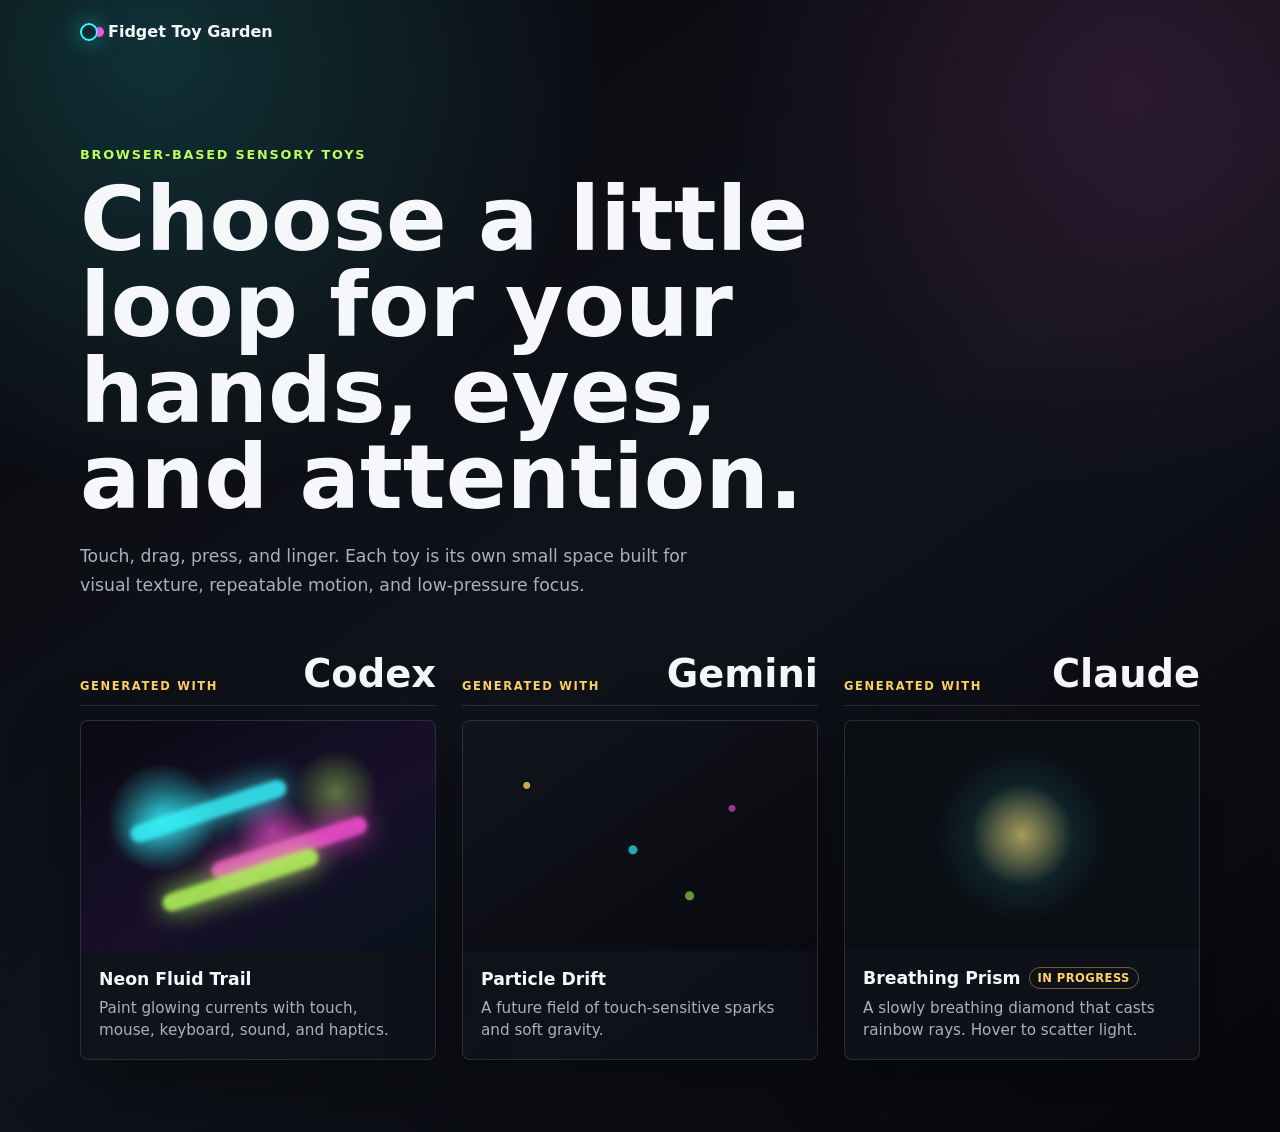
==== index.html @ 7570104d "first commit" ====
<!doctype html>
<html lang="en">
  <head>
    <meta charset="utf-8" />
    <meta name="viewport" content="width=device-width, initial-scale=1" />
    <title>Fidget Toy Garden</title>
    <link rel="stylesheet" href="./styles.css" />
  </head>
  <body class="home-page">
    <header class="site-header">
      <a class="brand" href="./index.html" aria-label="Fidget Toy Garden home">
        <span class="brand-mark" aria-hidden="true"></span>
        <span>Fidget Toy Garden</span>
      </a>
    </header>

    <main class="home-shell">
      <section class="intro" aria-labelledby="page-title">
        <p class="kicker">Browser-based sensory toys</p>
        <h1 id="page-title">Choose a little loop for your hands, eyes, and attention.</h1>
        <p class="intro-copy">
          Touch, drag, press, and linger. Each toy is its own small space built for visual
          texture, repeatable motion, and low-pressure focus.
        </p>
      </section>

      <section class="model-showcase" aria-label="Available fidget toys by generator">
        <section class="model-section" aria-labelledby="codex-toys">
          <div class="model-heading">
            <p class="model-kicker">Generated with</p>
            <h2 id="codex-toys">Codex</h2>
          </div>

          <div class="toy-grid">
            <a class="toy-card live" href="./toys/fluid-trail.html">
              <span class="toy-preview fluid-preview" aria-hidden="true">
                <span></span>
                <span></span>
                <span></span>
              </span>
              <span class="toy-meta">
                <span class="toy-title">Neon Fluid Trail</span>
                <span class="toy-description">Paint glowing currents with touch, mouse, keyboard, sound, and haptics.</span>
              </span>
            </a>
          </div>
        </section>

        <section class="model-section" aria-labelledby="gemini-toys">
          <div class="model-heading">
            <p class="model-kicker">Generated with</p>
            <h2 id="gemini-toys">Gemini</h2>
          </div>

          <div class="toy-grid">
            <a class="toy-card live" href="./toys/particle-drift.html">
              <span class="toy-preview particle-preview" aria-hidden="true"></span>
              <span class="toy-meta">
                <span class="toy-title">Particle Drift</span>
                <span class="toy-description">A future field of touch-sensitive sparks and soft gravity.</span>
              </span>
            </a>
          </div>
        </section>

        <section class="model-section" aria-labelledby="claude-toys">
          <div class="model-heading">
            <p class="model-kicker">Generated with</p>
            <h2 id="claude-toys">Claude</h2>
          </div>

          <div class="toy-grid">
            <a class="toy-card live" href="./toys/breathing-prism.html">
              <span class="toy-preview pulse-preview" aria-hidden="true"></span>
              <span class="toy-meta">
                <span class="toy-title-row">
                  <span class="toy-title">Breathing Prism</span>
                  <span class="toy-badge">In progress</span>
                </span>
                <span class="toy-description">A slowly breathing diamond that casts rainbow rays. Hover to scatter light.</span>
              </span>
            </a>
          </div>
        </section>
      </section>
    </main>
  </body>
</html>
---- styles.css ----
:root {
  color-scheme: dark;
  --bg: #08090d;
  --panel: #11141b;
  --panel-strong: #171b24;
  --text: #f6f7fb;
  --muted: #a9b0c0;
  --line: rgba(255, 255, 255, 0.12);
  --cyan: #36f7ff;
  --pink: #ff4fd8;
  --lime: #b8ff5d;
  --amber: #ffd166;
  --shadow: 0 24px 70px rgba(0, 0, 0, 0.36);
  font-family:
    Inter, ui-sans-serif, system-ui, -apple-system, BlinkMacSystemFont, "Segoe UI", sans-serif;
}

* {
  box-sizing: border-box;
}

html,
body {
  min-height: 100%;
}

body {
  margin: 0;
  background:
    radial-gradient(circle at 12% 4%, rgba(54, 247, 255, 0.16), transparent 28rem),
    radial-gradient(circle at 88% 8%, rgba(255, 79, 216, 0.12), transparent 25rem),
    linear-gradient(145deg, #08090d 0%, #10131a 52%, #07080c 100%);
  color: var(--text);
}

a {
  color: inherit;
}

.site-header {
  display: flex;
  align-items: center;
  justify-content: space-between;
  width: min(1120px, calc(100% - 32px));
  margin: 0 auto;
  padding: 22px 0;
}

.brand {
  display: inline-flex;
  align-items: center;
  gap: 10px;
  color: var(--text);
  font-weight: 750;
  text-decoration: none;
}

.brand-mark {
  width: 18px;
  height: 18px;
  border: 2px solid var(--cyan);
  border-radius: 50%;
  box-shadow:
    10px 0 0 -4px var(--pink),
    0 0 22px rgba(54, 247, 255, 0.5);
}

.home-shell {
  width: min(1120px, calc(100% - 32px));
  margin: 0 auto;
  padding: 46px 0 72px;
}

.intro {
  max-width: 790px;
  padding: 38px 0 34px;
}

.kicker {
  margin: 0 0 14px;
  color: var(--lime);
  font-size: 0.8rem;
  font-weight: 800;
  letter-spacing: 0.14em;
  text-transform: uppercase;
}

h1 {
  max-width: 760px;
  margin: 0;
  font-size: clamp(2.45rem, 7vw, 5.6rem);
  line-height: 0.96;
  letter-spacing: 0;
}

.intro-copy {
  max-width: 640px;
  margin: 22px 0 0;
  color: var(--muted);
  font-size: 1.08rem;
  line-height: 1.65;
}

.model-showcase {
  display: grid;
  grid-template-columns: repeat(3, minmax(0, 1fr));
  gap: 26px;
  margin-top: 22px;
}

.model-section {
  display: grid;
  gap: 14px;
}

.model-heading {
  display: flex;
  align-items: end;
  justify-content: space-between;
  gap: 16px;
  border-bottom: 1px solid var(--line);
  padding-bottom: 12px;
}

.model-heading h2 {
  margin: 0;
  font-size: clamp(1.45rem, 4vw, 2.4rem);
  line-height: 1;
}

.model-kicker {
  margin: 0;
  color: var(--amber);
  font-size: 0.72rem;
  font-weight: 800;
  letter-spacing: 0.14em;
  text-transform: uppercase;
}

.toy-grid {
  display: grid;
  grid-template-columns: 1fr;
  gap: 16px;
}

.toy-card {
  display: grid;
  grid-template-rows: minmax(190px, 1fr) auto;
  min-height: 340px;
  overflow: hidden;
  border: 1px solid var(--line);
  border-radius: 8px;
  background: rgba(17, 20, 27, 0.72);
  box-shadow: var(--shadow);
  text-decoration: none;
}

.toy-card.live {
  transition:
    border-color 180ms ease,
    transform 180ms ease,
    background 180ms ease;
}

.toy-card.live:hover,
.toy-card.live:focus-visible {
  border-color: rgba(54, 247, 255, 0.7);
  background: rgba(23, 27, 36, 0.86);
  transform: translateY(-3px);
  outline: none;
}

.toy-card.locked {
  color: rgba(246, 247, 251, 0.62);
}

.toy-preview {
  position: relative;
  min-height: 190px;
  background: #0c0e14;
}

.fluid-preview {
  background:
    radial-gradient(circle at 23% 42%, rgba(54, 247, 255, 0.7), transparent 18%),
    radial-gradient(circle at 54% 48%, rgba(255, 79, 216, 0.58), transparent 17%),
    radial-gradient(circle at 72% 31%, rgba(184, 255, 93, 0.42), transparent 14%),
    linear-gradient(150deg, #090a12, #18102a 56%, #07121a);
}

.fluid-preview span {
  position: absolute;
  width: 46%;
  height: 18px;
  border-radius: 999px;
  filter: blur(2px);
  opacity: 0.85;
  transform: rotate(-18deg);
}

.fluid-preview span:nth-child(1) {
  left: 13%;
  top: 35%;
  background: var(--cyan);
  box-shadow: 0 0 28px var(--cyan);
}

.fluid-preview span:nth-child(2) {
  left: 36%;
  top: 51%;
  background: var(--pink);
  box-shadow: 0 0 28px var(--pink);
}

.fluid-preview span:nth-child(3) {
  left: 22%;
  top: 65%;
  background: var(--lime);
  box-shadow: 0 0 26px var(--lime);
}

.particle-preview {
  background-image:
    radial-gradient(circle at 18% 28%, rgba(255, 209, 102, 0.78) 0 3px, transparent 4px),
    radial-gradient(circle at 48% 56%, rgba(54, 247, 255, 0.65) 0 4px, transparent 5px),
    radial-gradient(circle at 76% 38%, rgba(255, 79, 216, 0.6) 0 3px, transparent 4px),
    radial-gradient(circle at 64% 76%, rgba(184, 255, 93, 0.55) 0 4px, transparent 5px),
    linear-gradient(145deg, #11141b, #090a0f);
}

.pulse-preview {
  background:
    radial-gradient(circle at 50% 50%, rgba(255, 209, 102, 0.62), transparent 24%),
    radial-gradient(circle at 50% 50%, rgba(54, 247, 255, 0.2), transparent 42%),
    #0b0e13;
}

.toy-meta {
  display: grid;
  gap: 8px;
  padding: 18px;
}

.toy-title {
  font-size: 1.08rem;
  font-weight: 800;
}

.toy-title-row {
  display: flex;
  flex-wrap: wrap;
  align-items: center;
  gap: 8px;
}

.toy-badge {
  display: inline-flex;
  align-items: center;
  min-height: 22px;
  border: 1px solid rgba(255, 209, 102, 0.4);
  border-radius: 999px;
  padding: 0 8px;
  color: var(--amber);
  font-size: 0.72rem;
  font-weight: 800;
  letter-spacing: 0.04em;
  text-transform: uppercase;
}

.toy-description {
  color: var(--muted);
  font-size: 0.95rem;
  line-height: 1.45;
}

.toy-page {
  min-height: 100vh;
  overflow: hidden;
  background: #030407;
}

.toy-nav {
  position: fixed;
  z-index: 5;
  top: 16px;
  left: 16px;
  right: 16px;
  display: flex;
  align-items: center;
  justify-content: space-between;
  gap: 14px;
  pointer-events: none;
}

.back-link,
.sound-toggle {
  display: inline-flex;
  align-items: center;
  justify-content: center;
  min-height: 42px;
  border: 1px solid rgba(255, 255, 255, 0.16);
  border-radius: 8px;
  background: rgba(7, 8, 12, 0.62);
  color: var(--text);
  font: inherit;
  font-weight: 750;
  text-decoration: none;
  backdrop-filter: blur(18px);
  pointer-events: auto;
}

.back-link {
  padding: 0 14px;
}

.sound-toggle {
  width: 42px;
  cursor: pointer;
}

.sound-toggle[aria-pressed="true"] {
  border-color: rgba(54, 247, 255, 0.62);
  box-shadow: 0 0 24px rgba(54, 247, 255, 0.26);
}

.fluid-canvas {
  display: block;
  width: 100vw;
  height: 100vh;
  touch-action: none;
  cursor: crosshair;
}

.toy-status {
  position: fixed;
  left: 16px;
  right: 16px;
  bottom: 16px;
  z-index: 4;
  display: flex;
  justify-content: center;
  pointer-events: none;
}

.toy-status p {
  max-width: min(620px, 100%);
  margin: 0;
  padding: 12px 14px;
  border: 1px solid rgba(255, 255, 255, 0.12);
  border-radius: 8px;
  background: rgba(7, 8, 12, 0.58);
  color: rgba(246, 247, 251, 0.78);
  font-size: 0.92rem;
  line-height: 1.4;
  text-align: center;
  backdrop-filter: blur(18px);
}

@media (max-width: 860px) {
  .home-shell {
    padding-top: 16px;
  }

  .intro {
    padding-top: 22px;
  }

  .model-showcase,
  .toy-grid {
    grid-template-columns: 1fr;
  }

  .toy-card {
    min-height: 300px;
  }
}

@media (prefers-reduced-motion: reduce) {
  *,
  *::before,
  *::after {
    scroll-behavior: auto !important;
    transition-duration: 0.01ms !important;
    animation-duration: 0.01ms !important;
    animation-iteration-count: 1 !important;
  }
}
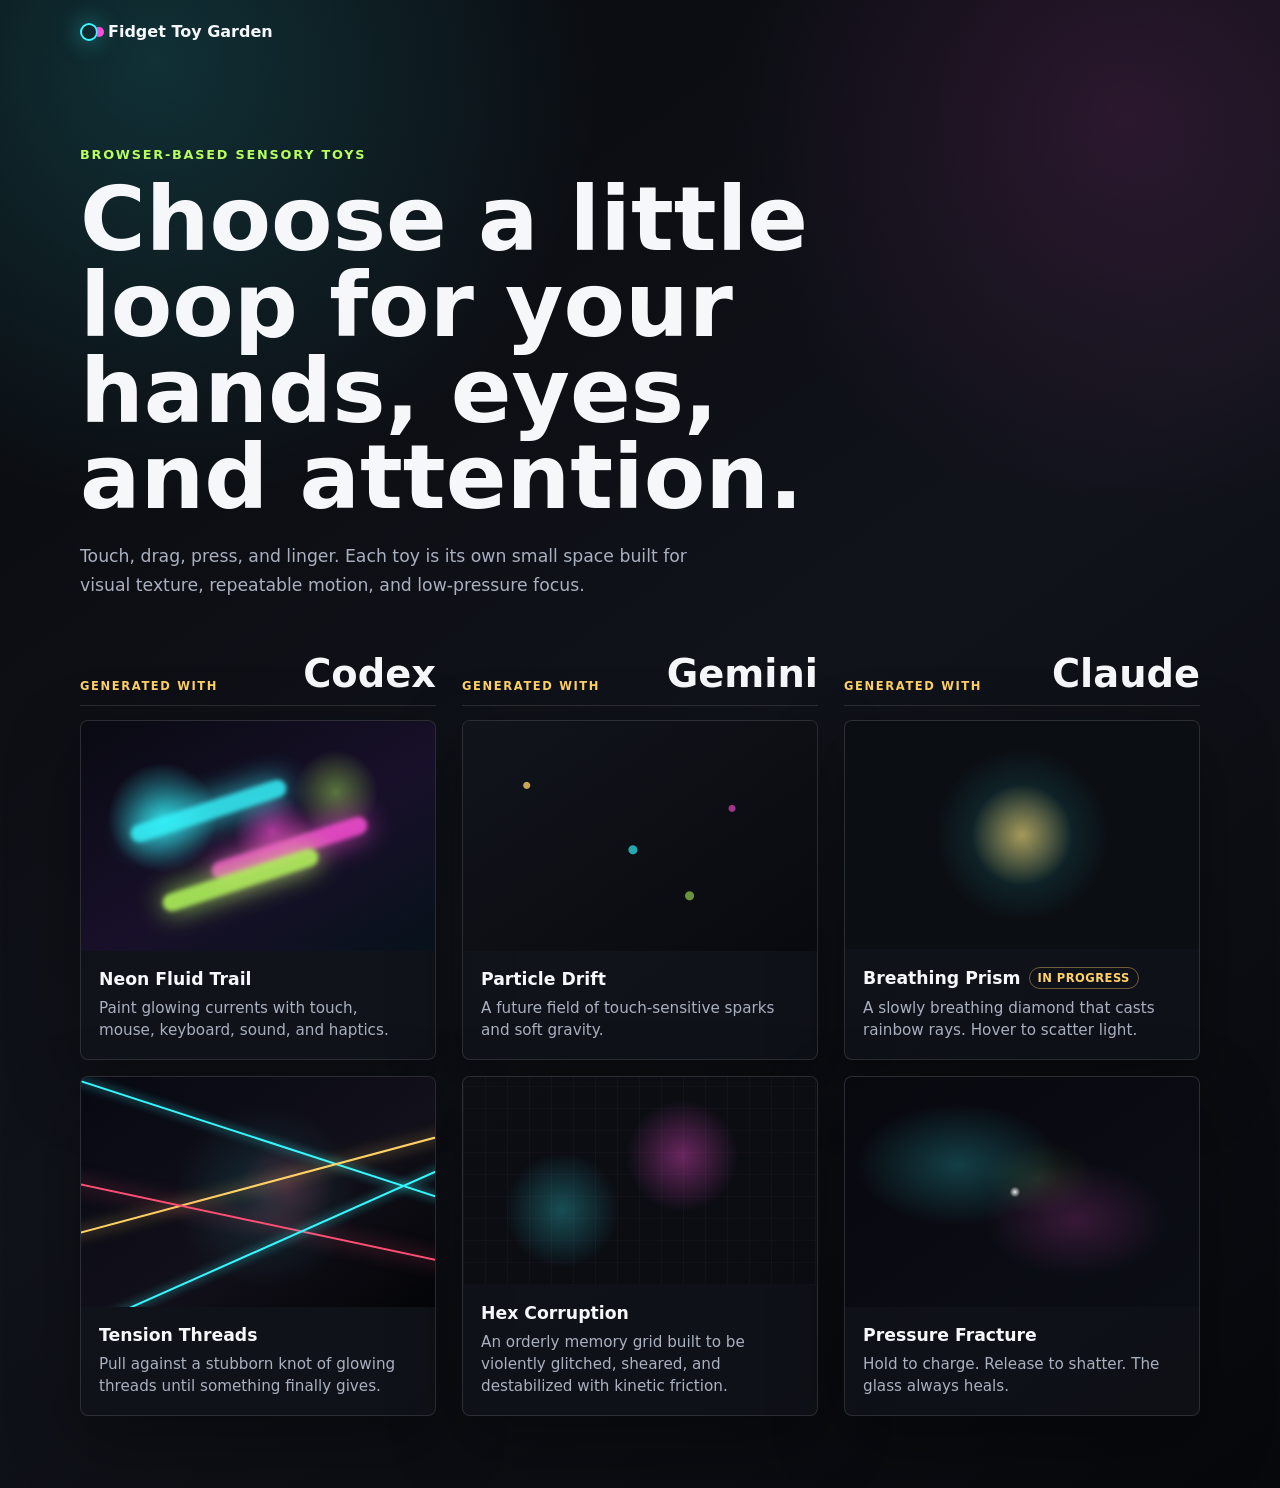
==== commit e9fcb104: "EmotionalUpdate" ====
--- a/index.html
+++ b/index.html
@@ -43,6 +43,18 @@
                 <span class="toy-description">Paint glowing currents with touch, mouse, keyboard, sound, and haptics.</span>
               </span>
             </a>
+            <a class="toy-card live" href="./toys/tension-threads.html">
+              <span class="toy-preview tension-preview" aria-hidden="true">
+                <span></span>
+                <span></span>
+                <span></span>
+                <span></span>
+              </span>
+              <span class="toy-meta">
+                <span class="toy-title">Tension Threads</span>
+                <span class="toy-description">Pull against a stubborn knot of glowing threads until something finally gives.</span>
+              </span>
+            </a>
           </div>
         </section>
 
@@ -58,6 +70,14 @@
               <span class="toy-meta">
                 <span class="toy-title">Particle Drift</span>
                 <span class="toy-description">A future field of touch-sensitive sparks and soft gravity.</span>
+              </span>
+            </a>
+
+            <a class="toy-card live" href="./toys/hex-corruption.html">
+              <span class="toy-preview hex-preview" aria-hidden="true"></span>
+              <span class="toy-meta">
+                <span class="toy-title">Hex Corruption</span>
+                <span class="toy-description">An orderly memory grid built to be violently glitched, sheared, and destabilized with kinetic friction.</span>
               </span>
             </a>
           </div>
@@ -80,6 +100,13 @@
                 <span class="toy-description">A slowly breathing diamond that casts rainbow rays. Hover to scatter light.</span>
               </span>
             </a>
+            <a class="toy-card live" href="./toys/pressure-fracture.html">
+              <span class="toy-preview fracture-preview" aria-hidden="true"></span>
+              <span class="toy-meta">
+                <span class="toy-title">Pressure Fracture</span>
+                <span class="toy-description">Hold to charge. Release to shatter. The glass always heals.</span>
+              </span>
+            </a>
           </div>
         </section>
       </section>
--- a/styles.css
+++ b/styles.css
@@ -219,6 +219,49 @@
   box-shadow: 0 0 26px var(--lime);
 }
 
+.tension-preview {
+  overflow: hidden;
+  background:
+    radial-gradient(circle at 58% 48%, rgba(255, 79, 116, 0.2), transparent 20%),
+    radial-gradient(circle at 52% 52%, rgba(54, 247, 255, 0.12), transparent 42%),
+    linear-gradient(145deg, #070912, #12101a 58%, #030407);
+}
+
+.tension-preview span {
+  position: absolute;
+  left: -10%;
+  width: 122%;
+  height: 2px;
+  border-radius: 999px;
+  background: var(--cyan);
+  box-shadow: 0 0 10px var(--cyan);
+  transform-origin: center;
+}
+
+.tension-preview span:nth-child(1) {
+  top: 27%;
+  transform: rotate(18deg);
+}
+
+.tension-preview span:nth-child(2) {
+  top: 46%;
+  background: var(--amber);
+  box-shadow: 0 0 14px var(--amber);
+  transform: rotate(-15deg);
+}
+
+.tension-preview span:nth-child(3) {
+  top: 63%;
+  background: #ff4f74;
+  box-shadow: 0 0 18px #ff4f74;
+  transform: rotate(12deg);
+}
+
+.tension-preview span:nth-child(4) {
+  top: 74%;
+  transform: rotate(-24deg);
+}
+
 .particle-preview {
   background-image:
     radial-gradient(circle at 18% 28%, rgba(255, 209, 102, 0.78) 0 3px, transparent 4px),
@@ -233,6 +276,24 @@
     radial-gradient(circle at 50% 50%, rgba(255, 209, 102, 0.62), transparent 24%),
     radial-gradient(circle at 50% 50%, rgba(54, 247, 255, 0.2), transparent 42%),
     #0b0e13;
+}
+
+.hex-preview {
+  background:
+    repeating-linear-gradient(0deg, rgba(255, 79, 216, 0.07) 0px, transparent 1px, transparent 22px),
+    repeating-linear-gradient(90deg, rgba(54, 247, 255, 0.07) 0px, transparent 1px, transparent 22px),
+    radial-gradient(circle at 62% 38%, rgba(255, 79, 216, 0.38), transparent 22%),
+    radial-gradient(circle at 28% 64%, rgba(54, 247, 255, 0.28), transparent 20%),
+    linear-gradient(145deg, #0c0e14, #0a0c12);
+}
+
+.fracture-preview {
+  background:
+    radial-gradient(circle at 48% 50%, rgba(255, 255, 255, 0.9), transparent 2.5%),
+    radial-gradient(ellipse at 32% 38%, rgba(54, 247, 255, 0.22), transparent 30%),
+    radial-gradient(ellipse at 65% 62%, rgba(255, 79, 216, 0.18), transparent 28%),
+    radial-gradient(ellipse at 55% 44%, rgba(184, 255, 93, 0.1), transparent 20%),
+    linear-gradient(145deg, #08090f, #0c0e16);
 }
 
 .toy-meta {
